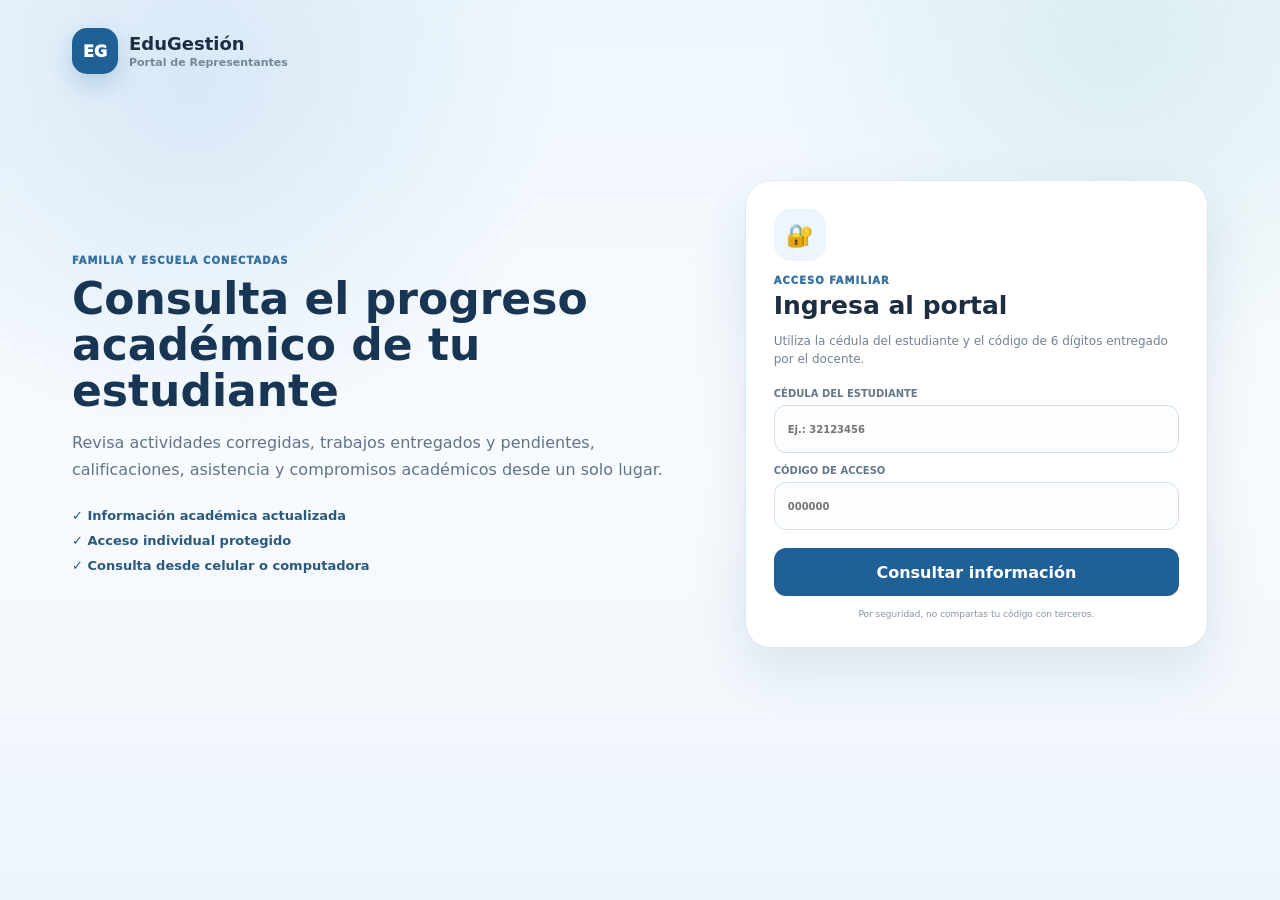
==== representantes.html @ 0da99edf "Agregar portal seguro de representantes" ====
<!doctype html>
<html lang="es">
<head>
  <meta charset="utf-8">
  <meta name="viewport" content="width=device-width,initial-scale=1">
  <title>EduGestión · Portal de Representantes</title>
  <meta name="description" content="Consulta segura del progreso académico del estudiante.">
  <link rel="stylesheet" href="representantes.css">
</head>
<body>
  <div class="rep-public-bg"></div>
  <main class="rep-public-app">
    <header class="rep-public-brand">
      <div class="brand-mark">EG</div>
      <div><strong>EduGestión</strong><span>Portal de Representantes</span></div>
    </header>

    <section id="rep-login-view" class="rep-login-layout">
      <div class="rep-welcome">
        <span class="eyebrow">Familia y escuela conectadas</span>
        <h1>Consulta el progreso académico de tu estudiante</h1>
        <p>Revisa actividades corregidas, trabajos entregados y pendientes, calificaciones, asistencia y compromisos académicos desde un solo lugar.</p>
        <div class="rep-welcome-points">
          <span>✓ Información académica actualizada</span>
          <span>✓ Acceso individual protegido</span>
          <span>✓ Consulta desde celular o computadora</span>
        </div>
      </div>

      <form id="rep-login-form" class="rep-login-card">
        <div class="rep-lock">🔐</div>
        <span class="eyebrow">Acceso familiar</span>
        <h2>Ingresa al portal</h2>
        <p>Utiliza la cédula del estudiante y el código de 6 dígitos entregado por el docente.</p>
        <label>Cédula del estudiante
          <input id="rep-cedula" autocomplete="username" inputmode="text" placeholder="Ej.: 32123456" required>
        </label>
        <label>Código de acceso
          <input id="rep-codigo" autocomplete="one-time-code" inputmode="numeric" maxlength="6" pattern="[0-9]{6}" placeholder="000000" required>
        </label>
        <button id="rep-login-btn" type="submit">Consultar información</button>
        <div id="rep-login-error" class="rep-error hidden"></div>
        <small>Por seguridad, no compartas tu código con terceros.</small>
      </form>
    </section>

    <section id="rep-dashboard" class="hidden">
      <div class="rep-student-header">
        <div>
          <span class="eyebrow">Expediente académico familiar</span>
          <h1 id="rep-student-name">Estudiante</h1>
          <p id="rep-student-meta"></p>
          <p id="rep-representative"></p>
        </div>
        <button id="rep-logout" type="button">Salir</button>
      </div>

      <div class="rep-summary-grid">
        <article><span>Materias</span><strong id="rep-kpi-subjects">0</strong></article>
        <article><span>Actividades</span><strong id="rep-kpi-activities">0</strong></article>
        <article class="good"><span>Entregadas</span><strong id="rep-kpi-delivered">0</strong></article>
        <article class="warn"><span>No entregadas</span><strong id="rep-kpi-missing">0</strong></article>
        <article><span>Pendientes</span><strong id="rep-kpi-pending">0</strong></article>
        <article><span>Asistencia</span><strong id="rep-kpi-attendance">0%</strong></article>
      </div>

      <nav class="rep-tabs">
        <button class="active" data-view="resumen">Resumen</button>
        <button data-view="actividades">Actividades y notas</button>
        <button data-view="asistencia">Asistencia</button>
        <button data-view="compromisos">Compromisos</button>
      </nav>

      <section id="rep-view-resumen" class="rep-view">
        <div class="rep-section-title"><div><span>Rendimiento</span><h2>Resumen por materia</h2></div></div>
        <div id="rep-subjects" class="rep-subject-grid"></div>
      </section>

      <section id="rep-view-actividades" class="rep-view hidden">
        <div class="rep-section-title">
          <div><span>Evaluaciones</span><h2>Actividades, entregas y calificaciones</h2></div>
          <input id="rep-activity-search" placeholder="Buscar actividad o materia">
        </div>
        <div class="rep-table-wrap">
          <table>
            <thead><tr><th>Materia</th><th>Actividad</th><th>Fecha</th><th>Entrega</th><th>Nota</th><th>Recuperación</th></tr></thead>
            <tbody id="rep-activities-body"></tbody>
          </table>
        </div>
      </section>

      <section id="rep-view-asistencia" class="rep-view hidden">
        <div class="rep-section-title"><div><span>Asistencia</span><h2>Resumen por materia</h2></div></div>
        <div id="rep-attendance-subjects" class="rep-subject-grid"></div>
      </section>

      <section id="rep-view-compromisos" class="rep-view hidden">
        <div class="rep-section-title"><div><span>Seguimiento</span><h2>Compromisos académicos</h2></div></div>
        <div id="rep-commitments" class="rep-commitments"></div>
      </section>

      <footer class="rep-privacy" id="rep-privacy"></footer>
    </section>
  </main>
  <script src="config.js"></script>
  <script src="representantes.js"></script>
</body>
</html>
---- representantes.css ----
:root{font-family:Inter,ui-sans-serif,system-ui,-apple-system,BlinkMacSystemFont,"Segoe UI",sans-serif;color:#1d2d42;background:#eef6fc}
*{box-sizing:border-box}body{margin:0;min-height:100vh;background:linear-gradient(180deg,#eff7fd 0,#f8fbfe 52%,#edf5fb 100%)}button,input{font:inherit}.hidden{display:none!important}
.rep-public-bg{position:fixed;inset:0;pointer-events:none;background:radial-gradient(circle at 15% 10%,rgba(54,135,199,.13),transparent 27%),radial-gradient(circle at 87% 5%,rgba(38,163,130,.1),transparent 24%)}
.rep-public-app{position:relative;z-index:1;max-width:1180px;margin:auto;padding:28px 22px 50px}
.rep-public-brand{display:flex;align-items:center;gap:11px;margin-bottom:34px}.brand-mark{width:46px;height:46px;border-radius:15px;display:grid;place-items:center;background:#1f6097;color:#fff;font-weight:950;box-shadow:0 10px 24px rgba(25,91,146,.22)}.rep-public-brand strong,.rep-public-brand span{display:block}.rep-public-brand strong{font-size:18px}.rep-public-brand span{font-size:11px;color:#75869a;font-weight:800;margin-top:2px}
.rep-login-layout{display:grid;grid-template-columns:1.15fr .85fr;gap:46px;align-items:center;min-height:68vh}.eyebrow{display:block;font-size:10px;letter-spacing:.1em;text-transform:uppercase;font-weight:950;color:#36709f}.rep-welcome h1{font-size:44px;line-height:1.05;margin:10px 0 16px;color:#183654;max-width:690px}.rep-welcome>p{font-size:16px;line-height:1.65;color:#61748a;max-width:650px}.rep-welcome-points{display:flex;flex-direction:column;gap:10px;margin-top:25px;color:#2b597e;font-size:13px;font-weight:850}
.rep-login-card{background:#fff;border:1px solid #dce8f1;border-radius:26px;padding:28px;box-shadow:0 22px 56px rgba(31,78,117,.12)}.rep-lock{width:52px;height:52px;border-radius:16px;background:#edf6ff;display:grid;place-items:center;font-size:22px;margin-bottom:14px}.rep-login-card h2{font-size:25px;margin:5px 0}.rep-login-card>p{font-size:12px;line-height:1.5;color:#718296;margin-bottom:20px}.rep-login-card label{display:block;font-size:10px;text-transform:uppercase;font-weight:900;color:#65778b;margin-top:12px}.rep-login-card input{width:100%;height:48px;border:1px solid #d3e0ea;border-radius:12px;margin-top:6px;padding:0 13px;background:#fbfdff;color:#263d57;font-weight:800;outline:none}.rep-login-card input:focus{border-color:#4192cf;box-shadow:0 0 0 3px rgba(65,146,207,.12)}.rep-login-card button{width:100%;height:48px;border:0;border-radius:12px;background:#1f6097;color:#fff;font-weight:900;margin-top:18px;cursor:pointer}.rep-login-card small{display:block;text-align:center;color:#8592a1;font-size:9px;margin-top:13px}.rep-error{margin-top:11px;padding:10px 12px;border-radius:10px;background:#fff0f0;color:#a83232;font-size:10px;font-weight:800}
.rep-student-header{display:flex;justify-content:space-between;align-items:flex-start;gap:15px;background:linear-gradient(135deg,#164b7b,#2479ae);color:#fff;border-radius:25px;padding:25px;margin-bottom:15px;box-shadow:0 14px 34px rgba(23,79,124,.17)}.rep-student-header .eyebrow{color:#cfe9ff}.rep-student-header h1{margin:6px 0 5px;font-size:28px}.rep-student-header p{margin:3px 0;font-size:11px;opacity:.88}.rep-student-header button{border:1px solid rgba(255,255,255,.28);background:rgba(255,255,255,.12);color:#fff;border-radius:10px;padding:9px 12px;font-weight:850;cursor:pointer}
.rep-summary-grid{display:grid;grid-template-columns:repeat(6,1fr);gap:10px}.rep-summary-grid article{background:#fff;border:1px solid #dfe8ef;border-radius:16px;padding:14px;box-shadow:0 5px 16px rgba(35,72,105,.04)}.rep-summary-grid span{display:block;font-size:9px;text-transform:uppercase;font-weight:900;color:#7d8b9a}.rep-summary-grid strong{display:block;font-size:24px;color:#244d72;margin-top:4px}.rep-summary-grid article.good strong{color:#148455}.rep-summary-grid article.warn strong{color:#bd6425}
.rep-tabs{display:flex;gap:7px;flex-wrap:wrap;margin:17px 0;background:#fff;border:1px solid #dfe8ef;border-radius:15px;padding:7px}.rep-tabs button{border:0;background:transparent;color:#60758a;border-radius:9px;padding:9px 12px;font-size:10px;font-weight:900;cursor:pointer}.rep-tabs button.active{background:#205f96;color:#fff}
.rep-view{background:#fff;border:1px solid #dfe8ef;border-radius:20px;padding:18px}.rep-section-title{display:flex;align-items:center;justify-content:space-between;gap:12px;margin-bottom:14px}.rep-section-title span{font-size:9px;text-transform:uppercase;letter-spacing:.08em;font-weight:900;color:#8694a4}.rep-section-title h2{font-size:17px;margin:3px 0 0;color:#29435e}.rep-section-title input{min-width:240px;height:38px;border:1px solid #d6e0e9;border-radius:10px;padding:0 10px}
.rep-subject-grid{display:grid;grid-template-columns:repeat(2,1fr);gap:11px}.rep-subject-card{border:1px solid #e1e9f0;border-radius:15px;padding:14px;background:#fbfdff}.rep-subject-card.is-alert{border-color:#f0c9ae;background:#fff8f1}.rep-subject-card header{display:flex;justify-content:space-between;gap:10px}.rep-subject-card h3{margin:0;color:#2b4661;font-size:13px}.rep-subject-card header span{font-size:9px;font-weight:900;color:#356f9f}.rep-subject-stats{display:grid;grid-template-columns:repeat(4,1fr);gap:6px;margin-top:12px}.rep-subject-stats div{background:#fff;border:1px solid #e8edf2;border-radius:9px;padding:7px;text-align:center}.rep-subject-stats b{display:block;color:#24577f;font-size:14px}.rep-subject-stats small{font-size:7px;color:#8290a0;font-weight:850}.rep-progress{height:7px;background:#e8eef4;border-radius:999px;overflow:hidden;margin-top:11px}.rep-progress span{display:block;height:100%;background:#2a78ad}
.rep-table-wrap{overflow:auto;border:1px solid #e1e8ef;border-radius:13px}table{width:100%;border-collapse:collapse;min-width:780px;font-size:10px}th{background:#f7fafc;text-align:left;padding:9px;color:#687a8c;font-size:8px;text-transform:uppercase;position:sticky;top:0}td{padding:9px;border-top:1px solid #edf1f5;color:#41576e}.status{display:inline-flex;border-radius:999px;padding:4px 7px;font-size:8px;font-weight:900}.status.ok{background:#e2f7eb;color:#14754a}.status.no{background:#ffe7e7;color:#a72b2b}.status.wait{background:#fff2d5;color:#936100}.status.just{background:#eee8ff;color:#6743b4}
.rep-commitments{display:flex;flex-direction:column;gap:8px}.rep-commitment{display:grid;grid-template-columns:120px minmax(0,1fr) auto;gap:12px;align-items:center;border:1px solid #e2e9ef;border-radius:12px;padding:11px}.rep-commitment strong{font-size:10px;color:#304b67}.rep-commitment span,.rep-commitment small{display:block;font-size:9px;color:#6e7e8f}.rep-commitment-state{border-radius:999px;padding:5px 7px;font-size:8px!important;font-weight:900}.rep-commitment-state.pending{background:#fff1cc;color:#8f6000}.rep-commitment-state.done{background:#e2f7eb;color:#17744b}
.rep-empty{text-align:center;padding:35px;color:#8190a0;font-size:11px}.rep-privacy{font-size:9px;color:#8694a4;text-align:center;line-height:1.5;padding:18px}
@media(max-width:900px){.rep-login-layout{grid-template-columns:1fr;gap:24px}.rep-welcome h1{font-size:34px}.rep-summary-grid{grid-template-columns:repeat(3,1fr)}.rep-subject-grid{grid-template-columns:1fr}}
@media(max-width:600px){.rep-public-app{padding:18px 12px 35px}.rep-login-layout{min-height:auto}.rep-welcome h1{font-size:29px}.rep-summary-grid{grid-template-columns:repeat(2,1fr)}.rep-student-header{flex-direction:column}.rep-section-title{align-items:flex-start;flex-direction:column}.rep-section-title input{width:100%;min-width:0}.rep-commitment{grid-template-columns:1fr}.rep-tabs button{flex:1 1 calc(50% - 7px)}}
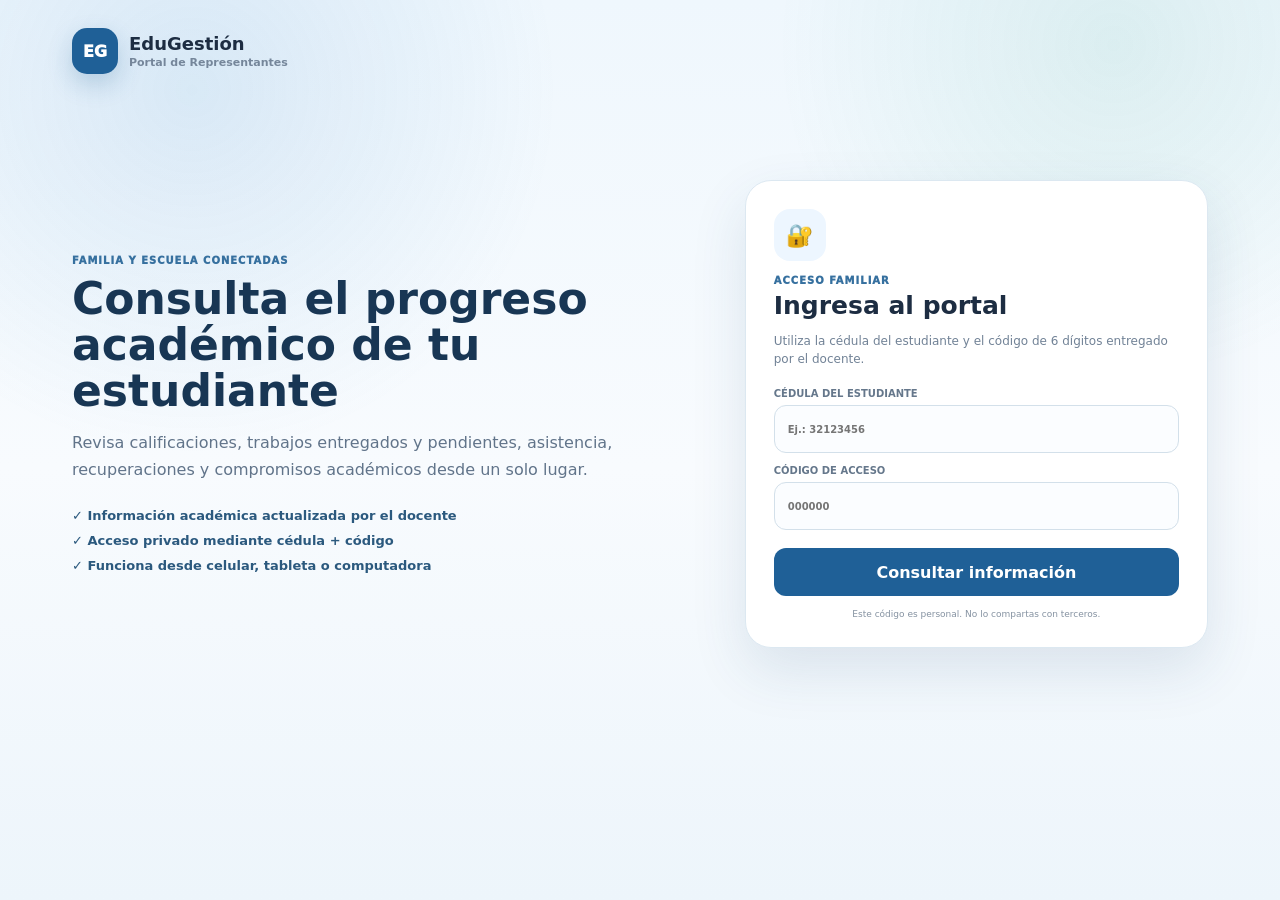
==== commit 35157eca: "Mejorar pagina completa del portal de representantes" ====
--- a/representantes.html
+++ b/representantes.html
@@ -12,18 +12,21 @@
   <main class="rep-public-app">
     <header class="rep-public-brand">
       <div class="brand-mark">EG</div>
-      <div><strong>EduGestión</strong><span>Portal de Representantes</span></div>
+      <div>
+        <strong>EduGestión</strong>
+        <span>Portal de Representantes</span>
+      </div>
     </header>
 
     <section id="rep-login-view" class="rep-login-layout">
       <div class="rep-welcome">
         <span class="eyebrow">Familia y escuela conectadas</span>
         <h1>Consulta el progreso académico de tu estudiante</h1>
-        <p>Revisa actividades corregidas, trabajos entregados y pendientes, calificaciones, asistencia y compromisos académicos desde un solo lugar.</p>
+        <p>Revisa calificaciones, trabajos entregados y pendientes, asistencia, recuperaciones y compromisos académicos desde un solo lugar.</p>
         <div class="rep-welcome-points">
-          <span>✓ Información académica actualizada</span>
-          <span>✓ Acceso individual protegido</span>
-          <span>✓ Consulta desde celular o computadora</span>
+          <span>✓ Información académica actualizada por el docente</span>
+          <span>✓ Acceso privado mediante cédula + código</span>
+          <span>✓ Funciona desde celular, tableta o computadora</span>
         </div>
       </div>
 
@@ -40,20 +43,28 @@
         </label>
         <button id="rep-login-btn" type="submit">Consultar información</button>
         <div id="rep-login-error" class="rep-error hidden"></div>
-        <small>Por seguridad, no compartas tu código con terceros.</small>
+        <small>Este código es personal. No lo compartas con terceros.</small>
       </form>
     </section>
 
     <section id="rep-dashboard" class="hidden">
       <div class="rep-student-header">
-        <div>
-          <span class="eyebrow">Expediente académico familiar</span>
-          <h1 id="rep-student-name">Estudiante</h1>
-          <p id="rep-student-meta"></p>
-          <p id="rep-representative"></p>
+        <div class="rep-student-main">
+          <div class="rep-student-avatar" id="rep-student-avatar">E</div>
+          <div>
+            <span class="eyebrow">Expediente académico familiar</span>
+            <h1 id="rep-student-name">Estudiante</h1>
+            <p id="rep-student-meta"></p>
+            <p id="rep-representative"></p>
+          </div>
         </div>
-        <button id="rep-logout" type="button">Salir</button>
+        <div class="rep-header-actions">
+          <button id="rep-print" type="button">🖨 Imprimir resumen</button>
+          <button id="rep-logout" type="button">Salir</button>
+        </div>
       </div>
+
+      <div id="rep-alert-banner" class="rep-alert-banner hidden"></div>
 
       <div class="rep-summary-grid">
         <article><span>Materias</span><strong id="rep-kpi-subjects">0</strong></article>
@@ -64,38 +75,75 @@
         <article><span>Asistencia</span><strong id="rep-kpi-attendance">0%</strong></article>
       </div>
 
+      <section class="rep-filterbar">
+        <label>
+          <span>Materia</span>
+          <select id="rep-filter-subject"><option value="">Todas las materias</option></select>
+        </label>
+        <label>
+          <span>Lapso</span>
+          <select id="rep-filter-period"><option value="">Todos los lapsos</option></select>
+        </label>
+        <div class="rep-last-update">
+          <span>Consulta realizada</span>
+          <strong id="rep-last-update">—</strong>
+        </div>
+      </section>
+
       <nav class="rep-tabs">
         <button class="active" data-view="resumen">Resumen</button>
-        <button data-view="actividades">Actividades y notas</button>
+        <button data-view="actividades">Actividades</button>
+        <button data-view="pendientes">Pendientes</button>
+        <button data-view="calificaciones">Calificaciones</button>
         <button data-view="asistencia">Asistencia</button>
         <button data-view="compromisos">Compromisos</button>
       </nav>
 
       <section id="rep-view-resumen" class="rep-view">
-        <div class="rep-section-title"><div><span>Rendimiento</span><h2>Resumen por materia</h2></div></div>
+        <div class="rep-section-title">
+          <div><span>Rendimiento</span><h2>Resumen por materia</h2></div>
+        </div>
         <div id="rep-subjects" class="rep-subject-grid"></div>
       </section>
 
       <section id="rep-view-actividades" class="rep-view hidden">
         <div class="rep-section-title">
           <div><span>Evaluaciones</span><h2>Actividades, entregas y calificaciones</h2></div>
-          <input id="rep-activity-search" placeholder="Buscar actividad o materia">
+          <input id="rep-activity-search" placeholder="Buscar actividad">
         </div>
         <div class="rep-table-wrap">
           <table>
-            <thead><tr><th>Materia</th><th>Actividad</th><th>Fecha</th><th>Entrega</th><th>Nota</th><th>Recuperación</th></tr></thead>
+            <thead><tr><th>Materia</th><th>Actividad</th><th>Fecha</th><th>Entrega</th><th>Puntuación</th><th>Recuperación</th></tr></thead>
             <tbody id="rep-activities-body"></tbody>
           </table>
         </div>
       </section>
 
+      <section id="rep-view-pendientes" class="rep-view hidden">
+        <div class="rep-section-title">
+          <div><span>Atención</span><h2>Actividades pendientes o no entregadas</h2></div>
+        </div>
+        <div id="rep-pending-list" class="rep-pending-list"></div>
+      </section>
+
+      <section id="rep-view-calificaciones" class="rep-view hidden">
+        <div class="rep-section-title">
+          <div><span>Notas</span><h2>Resumen de calificaciones</h2></div>
+        </div>
+        <div id="rep-grades-grid" class="rep-grade-grid"></div>
+      </section>
+
       <section id="rep-view-asistencia" class="rep-view hidden">
-        <div class="rep-section-title"><div><span>Asistencia</span><h2>Resumen por materia</h2></div></div>
+        <div class="rep-section-title">
+          <div><span>Asistencia</span><h2>Resumen por materia</h2></div>
+        </div>
         <div id="rep-attendance-subjects" class="rep-subject-grid"></div>
       </section>
 
       <section id="rep-view-compromisos" class="rep-view hidden">
-        <div class="rep-section-title"><div><span>Seguimiento</span><h2>Compromisos académicos</h2></div></div>
+        <div class="rep-section-title">
+          <div><span>Seguimiento</span><h2>Compromisos académicos</h2></div>
+        </div>
         <div id="rep-commitments" class="rep-commitments"></div>
       </section>
 
--- a/representantes.css
+++ b/representantes.css
@@ -16,3 +16,15 @@
 .rep-empty{text-align:center;padding:35px;color:#8190a0;font-size:11px}.rep-privacy{font-size:9px;color:#8694a4;text-align:center;line-height:1.5;padding:18px}
 @media(max-width:900px){.rep-login-layout{grid-template-columns:1fr;gap:24px}.rep-welcome h1{font-size:34px}.rep-summary-grid{grid-template-columns:repeat(3,1fr)}.rep-subject-grid{grid-template-columns:1fr}}
 @media(max-width:600px){.rep-public-app{padding:18px 12px 35px}.rep-login-layout{min-height:auto}.rep-welcome h1{font-size:29px}.rep-summary-grid{grid-template-columns:repeat(2,1fr)}.rep-student-header{flex-direction:column}.rep-section-title{align-items:flex-start;flex-direction:column}.rep-section-title input{width:100%;min-width:0}.rep-commitment{grid-template-columns:1fr}.rep-tabs button{flex:1 1 calc(50% - 7px)}}
+
+/* =========================================================
+   V7.7 · Página completa del representante
+   ========================================================= */
+.rep-student-main{display:flex;align-items:center;gap:13px}.rep-student-avatar{width:54px;height:54px;border-radius:16px;background:rgba(255,255,255,.16);display:grid;place-items:center;font-size:20px;font-weight:950;flex:0 0 auto}.rep-header-actions{display:flex;gap:7px;flex-wrap:wrap;justify-content:flex-end}
+.rep-alert-banner{display:flex;align-items:flex-start;gap:10px;margin:14px 0;padding:12px 14px;border:1px solid #f0cb95;background:#fff8e8;border-radius:14px}.rep-alert-banner>i{font-style:normal;font-size:20px}.rep-alert-banner strong,.rep-alert-banner span{display:block}.rep-alert-banner strong{color:#8e5b09;font-size:11px}.rep-alert-banner span{margin-top:3px;color:#806d4e;font-size:9px;line-height:1.45;font-weight:750}
+.rep-filterbar{display:grid;grid-template-columns:minmax(180px,.8fr) minmax(180px,.8fr) minmax(180px,1fr);gap:10px;margin:14px 0;padding:11px;border:1px solid #dfe8ef;border-radius:15px;background:#fff}.rep-filterbar label span,.rep-last-update span{display:block;font-size:8px;text-transform:uppercase;letter-spacing:.07em;font-weight:900;color:#8290a0;margin-bottom:5px}.rep-filterbar select{width:100%;height:39px;border:1px solid #d5e0e9;border-radius:10px;background:#fbfdff;padding:0 10px;font-size:10px;font-weight:800;color:#344b63}.rep-last-update{display:flex;flex-direction:column;justify-content:center;padding:0 10px}.rep-last-update strong{font-size:10px;color:#365878}
+.rep-card-alert{margin:9px 0 0;font-size:9px;font-weight:900;color:#a75c20}
+.rep-pending-list{display:grid;grid-template-columns:1fr 1fr;gap:9px}.rep-pending-card{display:flex;align-items:center;justify-content:space-between;gap:10px;border:1px solid #e2e9ef;border-radius:13px;padding:11px 12px;background:#fbfdff}.rep-pending-card.is-missing{background:#fff2f2;border-color:#efc4c4}.rep-pending-card.is-pending{background:#fffaf0;border-color:#eddbae}.rep-pending-card>div span,.rep-pending-card>div strong,.rep-pending-card>div small{display:block}.rep-pending-card>div span{font-size:8px;text-transform:uppercase;font-weight:900;color:#8190a0}.rep-pending-card>div strong{font-size:10px;color:#334c66;margin-top:2px}.rep-pending-card>div small{font-size:8px;color:#8b97a4;margin-top:2px}.good-empty{color:#29744f}
+.rep-grade-grid{display:grid;grid-template-columns:repeat(2,1fr);gap:10px}.rep-grade-card{border:1px solid #e0e8ef;border-radius:14px;padding:13px;background:#fbfdff}.rep-grade-top{display:flex;justify-content:space-between;gap:12px;align-items:center}.rep-grade-top span,.rep-grade-top strong{display:block}.rep-grade-top span{font-size:9px;text-transform:uppercase;font-weight:900;color:#7f8e9d}.rep-grade-top strong{font-size:11px;color:#34516e;margin-top:3px}.rep-grade-top>b{font-size:20px;color:#245f91}.rep-grade-card>small{display:block;margin-top:7px;color:#8190a0;font-size:8px;font-weight:800}
+@media(max-width:850px){.rep-filterbar{grid-template-columns:1fr 1fr}.rep-last-update{grid-column:1/-1}.rep-pending-list,.rep-grade-grid{grid-template-columns:1fr}}
+@media(max-width:600px){.rep-student-main{align-items:flex-start}.rep-student-avatar{width:46px;height:46px}.rep-header-actions{width:100%;justify-content:flex-start}.rep-filterbar{grid-template-columns:1fr}.rep-last-update{grid-column:auto}.rep-tabs button{flex:1 1 calc(50% - 7px)}}
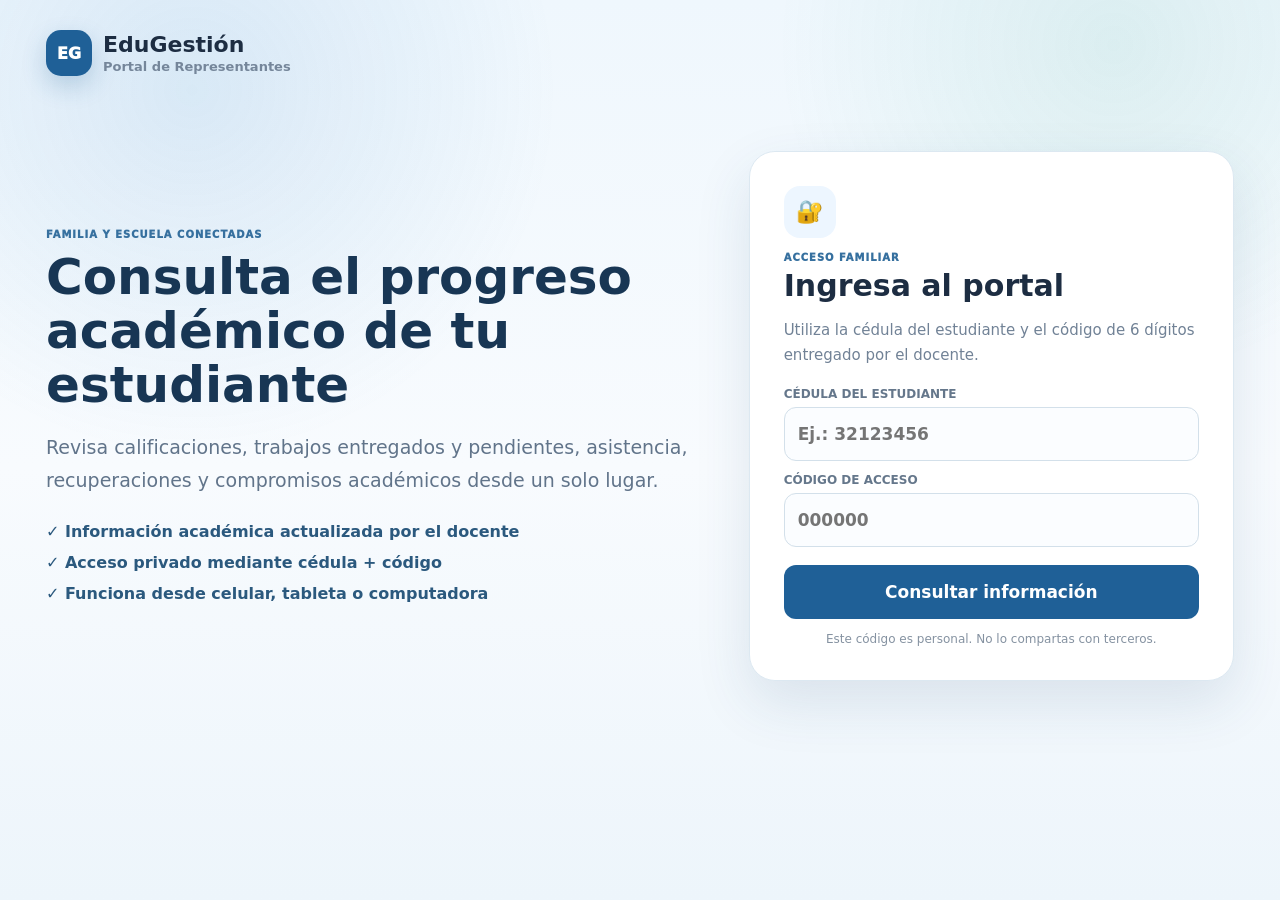
==== commit 457c589a: "Agregar actualizacion academica confirmacion de notas y consultas por WhatsApp V8.5" ====
--- a/representantes.html
+++ b/representantes.html
@@ -59,12 +59,36 @@
           </div>
         </div>
         <div class="rep-header-actions">
+          <button id="rep-refresh" type="button">↻ Actualizar ahora</button>
           <button id="rep-print" type="button">🖨 Imprimir resumen</button>
           <button id="rep-logout" type="button">Salir</button>
         </div>
       </div>
 
       <div id="rep-alert-banner" class="rep-alert-banner hidden"></div>
+
+      <section class="rep-family-status">
+        <div>
+          <span>Situación actual de su representado</span>
+          <strong id="rep-family-status-text">Sin alertas académicas importantes.</strong>
+        </div>
+        <div class="rep-family-status-grid">
+          <span><b id="rep-family-delivered">0</b><small>Entregadas</small></span>
+          <span><b id="rep-family-pending">0</b><small>Pendientes</small></span>
+          <span><b id="rep-family-missing">0</b><small>No entregadas</small></span>
+          <span><b id="rep-family-points">—</b><small>Puntos acumulados</small></span>
+          <span><b id="rep-family-attendance">0%</b><small>Asistencia</small></span>
+          <span><b id="rep-family-next">Sin fecha</b><small>Próximo compromiso</small></span>
+        </div>
+      </section>
+
+      <section class="rep-next-actions" id="rep-next-actions">
+        <div class="rep-next-actions-head">
+          <span>Orientación inmediata</span>
+          <strong>¿Qué conviene revisar ahora?</strong>
+        </div>
+        <div id="rep-next-actions-list" class="rep-next-actions-list"></div>
+      </section>
 
       <div class="rep-summary-grid">
         <article><span>Materias</span><strong id="rep-kpi-subjects">0</strong></article>
@@ -113,7 +137,7 @@
         </div>
         <div class="rep-table-wrap">
           <table>
-            <thead><tr><th>Materia</th><th>Actividad</th><th>Fecha</th><th>Entrega</th><th>Puntuación</th><th>Recuperación</th></tr></thead>
+            <thead><tr><th>Materia</th><th>Actividad</th><th>Fecha</th><th>Entrega</th><th>Puntuación y confirmación</th><th>Recuperación</th></tr></thead>
             <tbody id="rep-activities-body"></tbody>
           </table>
         </div>
@@ -138,6 +162,15 @@
           <div><span>Asistencia</span><h2>Resumen por materia</h2></div>
         </div>
         <div id="rep-attendance-subjects" class="rep-subject-grid"></div>
+        <div class="rep-attendance-detail-block">
+          <div class="rep-attendance-detail-title"><span>Detalle reciente</span><strong>Asistencias e inasistencias registradas</strong></div>
+          <div class="rep-table-wrap">
+            <table class="rep-attendance-table">
+              <thead><tr><th>Fecha</th><th>Materia</th><th>Docente</th><th>Estado</th></tr></thead>
+              <tbody id="rep-attendance-detail"></tbody>
+            </table>
+          </div>
+        </div>
       </section>
 
       <section id="rep-view-compromisos" class="rep-view hidden">
@@ -150,6 +183,27 @@
       <footer class="rep-privacy" id="rep-privacy"></footer>
     </section>
   </main>
+
+
+<div id="rep-grade-question-modal" class="rep-grade-modal hidden" role="dialog" aria-modal="true" aria-labelledby="rep-grade-question-title">
+  <div class="rep-grade-modal-card">
+    <div class="rep-grade-modal-head">
+      <div><span>Consulta sobre una calificación</span><strong id="rep-grade-question-title">Tengo una duda con esta nota</strong></div>
+      <button id="rep-grade-question-close" type="button" aria-label="Cerrar">×</button>
+    </div>
+    <div id="rep-grade-question-info" class="rep-grade-question-info"></div>
+    <label class="rep-grade-question-label">
+      <span>¿Cuál es el problema o duda?</span>
+      <textarea id="rep-grade-question-text" rows="5" maxlength="1000" placeholder="Ej.: Pensábamos que la actividad estaba completa. ¿Podría explicarnos qué aspecto faltó o por qué obtuvo esta puntuación?"></textarea>
+    </label>
+    <p class="rep-grade-question-note">Al continuar, la consulta quedará registrada en EduGestión y se abrirá WhatsApp con un mensaje preparado para el docente.</p>
+    <div class="rep-grade-modal-actions">
+      <button id="rep-grade-question-cancel" type="button" class="secondary">Cancelar</button>
+      <button id="rep-grade-question-whatsapp" type="button">Registrar y abrir WhatsApp</button>
+    </div>
+  </div>
+</div>
+
   <script src="config.js"></script>
   <script src="representantes.js"></script>
 </body>
--- a/representantes.css
+++ b/representantes.css
@@ -28,3 +28,246 @@
 .rep-grade-grid{display:grid;grid-template-columns:repeat(2,1fr);gap:10px}.rep-grade-card{border:1px solid #e0e8ef;border-radius:14px;padding:13px;background:#fbfdff}.rep-grade-top{display:flex;justify-content:space-between;gap:12px;align-items:center}.rep-grade-top span,.rep-grade-top strong{display:block}.rep-grade-top span{font-size:9px;text-transform:uppercase;font-weight:900;color:#7f8e9d}.rep-grade-top strong{font-size:11px;color:#34516e;margin-top:3px}.rep-grade-top>b{font-size:20px;color:#245f91}.rep-grade-card>small{display:block;margin-top:7px;color:#8190a0;font-size:8px;font-weight:800}
 @media(max-width:850px){.rep-filterbar{grid-template-columns:1fr 1fr}.rep-last-update{grid-column:1/-1}.rep-pending-list,.rep-grade-grid{grid-template-columns:1fr}}
 @media(max-width:600px){.rep-student-main{align-items:flex-start}.rep-student-avatar{width:46px;height:46px}.rep-header-actions{width:100%;justify-content:flex-start}.rep-filterbar{grid-template-columns:1fr}.rep-last-update{grid-column:auto}.rep-tabs button{flex:1 1 calc(50% - 7px)}}
+
+/* V8.0 · Situación actual del estudiante */
+.rep-family-status{
+  margin:14px 0;
+  border:1px solid #dfe8ef;
+  border-radius:18px;
+  background:#fff;
+  padding:14px;
+}
+.rep-family-status>div:first-child>span{
+  display:block;
+  font-size:9px;
+  text-transform:uppercase;
+  letter-spacing:.08em;
+  color:#8392a2;
+  font-weight:900;
+}
+.rep-family-status>div:first-child>strong{
+  display:block;
+  margin-top:4px;
+  color:#2c4966;
+  font-size:13px;
+}
+.rep-family-status-grid{
+  display:grid;
+  grid-template-columns:repeat(6,minmax(0,1fr));
+  gap:8px;
+  margin-top:12px;
+}
+.rep-family-status-grid span{
+  border:1px solid #e3eaf0;
+  border-radius:11px;
+  background:#fbfdff;
+  padding:9px;
+  text-align:center;
+}
+.rep-family-status-grid b{
+  display:block;
+  color:#245b88;
+  font-size:15px;
+}
+.rep-family-status-grid small{
+  display:block;
+  margin-top:3px;
+  color:#7f8f9f;
+  font-size:7px;
+  font-weight:900;
+}
+@media(max-width:850px){.rep-family-status-grid{grid-template-columns:repeat(3,1fr)}}
+@media(max-width:560px){.rep-family-status-grid{grid-template-columns:repeat(2,1fr)}}
+
+/* V8.1 · Respeto de configuración de privacidad */
+.privacy-hidden{display:none!important}
+
+/* V8.2 · Orientación inmediata para la familia */
+.rep-next-actions{
+  margin:14px 0;
+  border:1px solid #dfe8ef;
+  border-radius:16px;
+  background:#fff;
+  padding:13px;
+}
+.rep-next-actions-head span{
+  display:block;
+  font-size:8px;
+  text-transform:uppercase;
+  letter-spacing:.08em;
+  font-weight:900;
+  color:#8795a3;
+}
+.rep-next-actions-head strong{
+  display:block;
+  margin-top:3px;
+  font-size:13px;
+  color:#2f4d68;
+}
+.rep-next-actions-list{
+  display:grid;
+  grid-template-columns:repeat(2,minmax(0,1fr));
+  gap:8px;
+  margin-top:10px;
+}
+.rep-next-actions-list article{
+  display:flex;
+  align-items:flex-start;
+  gap:8px;
+  border:1px solid #e3eaf0;
+  border-radius:11px;
+  background:#fbfdff;
+  padding:9px 10px;
+}
+.rep-next-actions-list article>span{font-size:17px;line-height:1}
+.rep-next-actions-list strong,
+.rep-next-actions-list small{display:block}
+.rep-next-actions-list strong{font-size:10px;color:#334f69}
+.rep-next-actions-list small{margin-top:3px;font-size:8px;line-height:1.45;color:#7d8c9b}
+@media(max-width:650px){.rep-next-actions-list{grid-template-columns:1fr}}
+
+
+/* =========================================================
+   V8.4.1 · Tipografía ampliada extra para el Portal de Representantes
+   ========================================================= */
+.rep-public-app{max-width:1240px;padding:30px 26px 54px}
+.rep-public-brand strong{font-size:22px}
+.rep-public-brand span{font-size:13px}
+.rep-welcome h1{font-size:50px;line-height:1.08}
+.rep-welcome>p{font-size:19px;line-height:1.72}
+.rep-welcome-points{font-size:16px;gap:12px}
+.rep-login-card{padding:34px}
+.rep-login-card h2{font-size:30px}
+.rep-login-card>p{font-size:15px;line-height:1.65}
+.rep-login-card label{font-size:12px}
+.rep-login-card input,.rep-login-card button{height:54px;font-size:17px}
+.rep-login-card small{font-size:12px}
+.rep-error{font-size:13px}
+
+.rep-student-header{padding:30px;border-radius:28px}
+.rep-student-header h1{font-size:34px;line-height:1.15}
+.rep-student-header p{font-size:16px;line-height:1.55}
+.rep-student-header button{padding:12px 16px;font-size:15px}
+.rep-student-avatar{width:62px;height:62px;font-size:24px}
+.rep-header-actions{gap:10px}
+
+.rep-alert-banner{padding:16px 18px;border-radius:16px;gap:12px}
+.rep-alert-banner>i{font-size:24px}
+.rep-alert-banner strong{font-size:16px}
+.rep-alert-banner span{font-size:14px;line-height:1.6}
+
+.rep-family-status{padding:18px;border-radius:20px}
+.rep-family-status>div:first-child>span{font-size:12px}
+.rep-family-status>div:first-child>strong{font-size:17px;line-height:1.45}
+.rep-family-status-grid{gap:10px;margin-top:14px}
+.rep-family-status-grid span{padding:12px;border-radius:13px}
+.rep-family-status-grid b{font-size:18px}
+.rep-family-status-grid small{font-size:11px;line-height:1.35}
+
+.rep-next-actions{padding:18px;border-radius:18px}
+.rep-next-actions-head span{font-size:11px}
+.rep-next-actions-head strong{font-size:17px}
+.rep-next-actions-list article{padding:12px 14px;border-radius:13px;gap:10px}
+.rep-next-actions-list article>span{font-size:22px}
+.rep-next-actions-list strong{font-size:14px;line-height:1.4}
+.rep-next-actions-list small{font-size:12px;line-height:1.55}
+
+.rep-summary-grid{gap:12px}
+.rep-summary-grid article{padding:18px;border-radius:18px}
+.rep-summary-grid span{font-size:12px;line-height:1.35}
+.rep-summary-grid strong{font-size:30px;margin-top:6px}
+
+.rep-filterbar{padding:15px;gap:12px;border-radius:18px}
+.rep-filterbar label span,.rep-last-update span{font-size:11px}
+.rep-filterbar select{height:44px;font-size:15px;padding:0 12px}
+.rep-last-update strong{font-size:14px;line-height:1.45}
+
+.rep-tabs{gap:9px;padding:9px;border-radius:17px}
+.rep-tabs button{padding:12px 16px;font-size:14px;border-radius:11px}
+
+.rep-view{padding:22px;border-radius:22px}
+.rep-section-title{margin-bottom:16px}
+.rep-section-title span{font-size:11px}
+.rep-section-title h2{font-size:24px;line-height:1.25}
+.rep-section-title input{height:42px;font-size:15px}
+
+.rep-subject-grid{gap:14px}
+.rep-subject-card{padding:18px;border-radius:17px}
+.rep-subject-card h3{font-size:18px}
+.rep-subject-card header span{font-size:12px}
+.rep-subject-stats{gap:8px;margin-top:14px}
+.rep-subject-stats div{padding:10px;border-radius:11px}
+.rep-subject-stats b{font-size:18px}
+.rep-subject-stats small{font-size:10px;line-height:1.35}
+.rep-progress{height:9px;margin-top:13px}
+.rep-card-alert{font-size:12px;line-height:1.5;margin-top:10px}
+
+.rep-table-wrap{border-radius:15px}
+table{font-size:14px;min-width:860px}
+th{font-size:11px;padding:12px}
+td{font-size:14px;line-height:1.45;padding:12px}
+.status{padding:6px 10px;font-size:11px}
+
+.rep-pending-list{gap:11px}
+.rep-pending-card{padding:13px 14px;border-radius:14px}
+.rep-pending-card>div span{font-size:11px}
+.rep-pending-card>div strong{font-size:15px;line-height:1.35}
+.rep-pending-card>div small{font-size:11px}
+
+.rep-grade-grid{gap:12px}
+.rep-grade-card{padding:16px;border-radius:16px}
+.rep-grade-top span{font-size:11px}
+.rep-grade-top strong{font-size:15px}
+.rep-grade-top>b{font-size:26px}
+.rep-grade-card>small{font-size:11px;line-height:1.45}
+
+.rep-commitments{gap:10px}
+.rep-commitment{grid-template-columns:160px minmax(0,1fr) auto;gap:14px;padding:14px;border-radius:14px}
+.rep-commitment strong{font-size:14px;line-height:1.4}
+.rep-commitment span,.rep-commitment small{font-size:12px;line-height:1.45}
+.rep-commitment-state{padding:6px 10px;font-size:11px!important}
+.rep-empty{font-size:15px;line-height:1.55;padding:42px}
+.rep-privacy{font-size:12px;line-height:1.65;padding:20px}
+
+@media(max-width:900px){
+  .rep-welcome h1{font-size:40px}
+  .rep-welcome>p{font-size:17px}
+  .rep-summary-grid strong{font-size:26px}
+  .rep-section-title h2{font-size:22px}
+}
+
+@media(max-width:600px){
+  .rep-public-app{padding:20px 14px 38px}
+  .rep-welcome h1{font-size:32px}
+  .rep-welcome>p{font-size:16px}
+  .rep-student-header h1{font-size:28px}
+  .rep-student-header p{font-size:14px}
+  .rep-summary-grid span{font-size:11px}
+  .rep-summary-grid strong{font-size:24px}
+  .rep-tabs button{font-size:13px}
+  .rep-section-title h2{font-size:20px}
+  table{font-size:13px}
+  td,th{font-size:12px}
+}
+
+
+/* =========================================================
+   V8.5 · Confirmación de notas y consulta directa por WhatsApp
+   ========================================================= */
+.rep-grade-cell{min-width:235px}.rep-grade-cell>strong{display:block;font-size:15px;color:#294b69;margin-bottom:8px}
+.rep-grade-actions{display:flex;flex-direction:column;align-items:flex-start;gap:7px}
+.rep-grade-actions button{border:1px solid #d6e2eb;border-radius:9px;padding:7px 9px;background:#fff;color:#285b85;font-size:11px;font-weight:900;cursor:pointer;text-align:left;line-height:1.35}
+.rep-grade-actions button:hover{background:#f2f8fd}.rep-grade-actions button:disabled{cursor:default;opacity:.8}
+.rep-grade-actions .rep-grade-confirm{background:#eff9f4;border-color:#c9e6d7;color:#1b7450}.rep-grade-actions .rep-grade-confirm.is-done{background:#dff4e8;color:#176b48}
+.rep-grade-actions .rep-grade-question{background:#fff8e8;border-color:#ecd59a;color:#875d09}
+.rep-grade-read{display:block;border-radius:8px;padding:6px 8px;font-size:10px;font-weight:900;line-height:1.4}
+.rep-grade-read.is-confirmed{background:#e5f6ec;color:#1a744d}.rep-grade-read.is-question{background:#fff0cf;color:#8c6100}
+.rep-header-actions #rep-refresh{background:rgba(255,255,255,.2)}
+.rep-grade-modal{position:fixed;inset:0;z-index:9999;background:rgba(22,43,63,.56);display:grid;place-items:center;padding:20px}
+.rep-grade-modal-card{width:min(620px,96vw);max-height:90vh;overflow:auto;background:#fff;border-radius:22px;box-shadow:0 30px 80px rgba(19,45,70,.3);padding:22px}
+.rep-grade-modal-head{display:flex;justify-content:space-between;gap:15px;align-items:flex-start}.rep-grade-modal-head span{display:block;font-size:11px;text-transform:uppercase;letter-spacing:.08em;font-weight:900;color:#7c8c9d}.rep-grade-modal-head strong{display:block;margin-top:4px;font-size:22px;color:#274965}.rep-grade-modal-head button{border:0;background:#edf3f7;border-radius:10px;width:38px;height:38px;font-size:23px;color:#4f6478;cursor:pointer}
+.rep-grade-question-info{margin:16px 0;padding:14px;border:1px solid #dfe8ef;border-radius:14px;background:#f8fbfd}.rep-grade-question-info strong,.rep-grade-question-info span{display:block}.rep-grade-question-info strong{font-size:17px;color:#284d6c}.rep-grade-question-info span{font-size:13px;color:#62788d;margin-top:4px}.rep-grade-question-label>span{display:block;margin-bottom:7px;font-size:13px;font-weight:900;color:#435e76}.rep-grade-question-label textarea{width:100%;resize:vertical;border:1px solid #cfdae4;border-radius:12px;padding:12px;font:inherit;font-size:14px;line-height:1.5;color:#2d465e;outline:none}.rep-grade-question-label textarea:focus{border-color:#3984bd;box-shadow:0 0 0 3px rgba(57,132,189,.12)}
+.rep-grade-question-note{font-size:12px;line-height:1.55;color:#6c7d8e;background:#f7fafc;border-radius:10px;padding:10px 12px}.rep-grade-modal-actions{display:flex;justify-content:flex-end;gap:9px;margin-top:15px;flex-wrap:wrap}.rep-grade-modal-actions button{border:0;border-radius:10px;padding:11px 15px;font-size:13px;font-weight:900;cursor:pointer;background:#176f51;color:#fff}.rep-grade-modal-actions button.secondary{background:#edf2f6;color:#476078}.rep-grade-modal-actions button:disabled{opacity:.65;cursor:wait}
+@media(max-width:600px){.rep-grade-cell{min-width:210px}.rep-grade-modal-card{padding:17px}.rep-grade-modal-head strong{font-size:19px}.rep-grade-modal-actions{flex-direction:column-reverse}.rep-grade-modal-actions button{width:100%}}
+
+.rep-attendance-detail-block{margin-top:20px}.rep-attendance-detail-title{margin-bottom:10px}.rep-attendance-detail-title span{display:block;font-size:11px;text-transform:uppercase;letter-spacing:.08em;font-weight:900;color:#7f8f9f}.rep-attendance-detail-title strong{display:block;margin-top:4px;font-size:18px;color:#2d4d69}.rep-attendance-table{min-width:650px}
